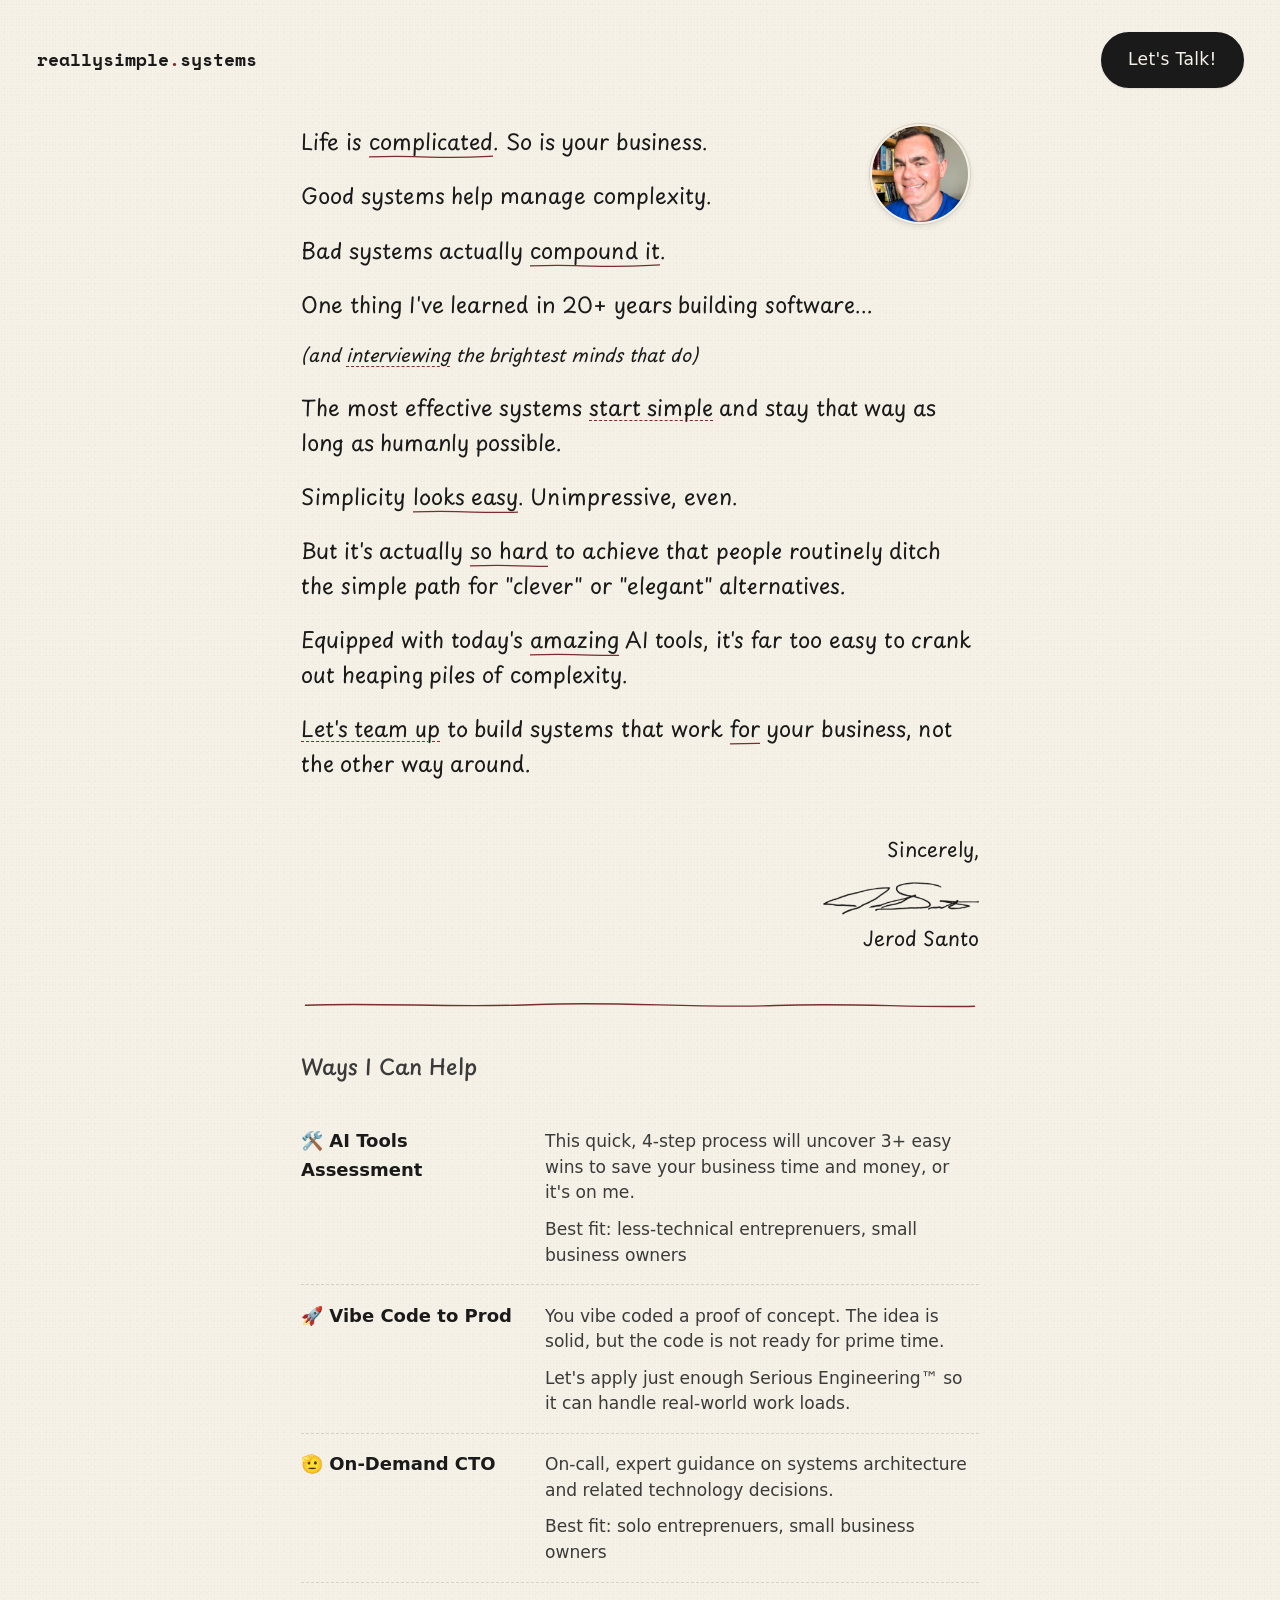
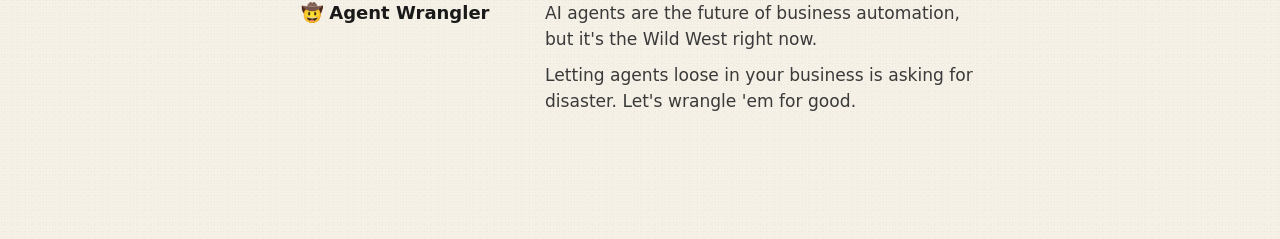
==== index.html @ f55d2e5c "Add favicon(s)" ====
<!doctype html>
<html lang="en">
  <head>
    <meta charset="utf-8" />
    <meta name="viewport" content="width=device-width, initial-scale=1" />
    <title>Jerod Santo | Really Simple Systems LLC</title>

    <link
      rel="icon"
      type="image/png"
      href="/assets/favicon-96x96.png"
      sizes="96x96"
    />
    <link rel="icon" type="image/svg+xml" href="/assets/favicon.svg" />
    <link rel="shortcut icon" href="/assets/favicon.ico" />
    <link
      rel="apple-touch-icon"
      sizes="180x180"
      href="/assets/apple-touch-icon.png"
    />
    <meta name="apple-mobile-web-app-title" content="rs.s" />
    <link rel="manifest" href="/assets/site.webmanifest" />

    <link rel="preconnect" href="https://fonts.googleapis.com" />
    <link rel="preconnect" href="https://fonts.gstatic.com" crossorigin />
    <link
      href="https://fonts.googleapis.com/css2?family=Playpen+Sans:wght@400;500;600&family=Space+Mono:wght@700&display=swap"
      rel="stylesheet"
    />
    <link rel="stylesheet" href="/assets/styles.css" />
  </head>
  <body>
    <header class="topbar">
      <h1 class="brand">
        <a href="/">reallysimple<em>.</em>systems</a>
      </h1>
      <a
        class="lets-talk"
        href="mailto:hello@reallysimple.systems?subject=Let%27s%20Talk!"
        >Let's Talk!</a
      >
    </header>

    <main class="content">
      <section class="letter">
        <a
          class="jerod-photo-link"
          title="Visit jerodsanto.net"
          href="https://jerodsanto.net"
        >
          <img class="jerod-photo" src="/assets/me.jpg" alt="Jerod" />
        </a>
        <p>Life is <u>complicated</u>. So is your business.</p>

        <p>Good systems help manage complexity.</p>

        <p>Bad systems actually <u>compound it</u>.</p>

        <p>One thing I've learned in 20+ years building software...</p>
        <p class="aside">
          (and
          <a
            title="Jerod on The Changelog"
            href="https://changelog.com/person/jerodsanto"
            >interviewing</a
          >
          the brightest minds that do)
        </p>

        <p>
          The most effective systems
          <a
            title="see also: Gall's Law"
            href="https://en.wikipedia.org/wiki/John_Gall_(author)#Gall's_law"
            >start simple</a
          >
          and stay that way as long as humanly possible.
        </p>

        <p>Simplicity <u>looks easy</u>. Unimpressive, even.</p>

        <p>
          But it's actually <u>so hard</u> to achieve that people routinely
          ditch the simple path for "clever" or "elegant" alternatives.
        </p>

        <p>
          Equipped with today's <u>amazing</u> AI tools, it's far too easy to
          crank out heaping piles of complexity.
        </p>

        <p>
          <a
            href="mailto:hello@reallysimple.systems?subject=Let%27s%20Team%20Up"
            >Let's team up</a
          >
          to build systems that work <u>for</u> your business, not the other way
          around.
        </p>
      </section>

      <section class="signoff">
        <p class="closing">Sincerely,</p>
        <span
          class="signature-mark"
          role="img"
          aria-label="Jerod Santo signature"
        ></span>
        <p class="closing">Jerod Santo</p>
      </section>

      <hr />

      <section class="services">
        <h2>Ways I Can Help</h2>
        <ul>
          <li>
            <a href="/aita">
              <span class="service-name">🛠️ AI Tools Assessment</span>
              <div class="service-desc">
                <p>
                  This quick, 4-step process will uncover 3+ easy wins to save
                  your business time and money, or it's on me.
                </p>
                <p>
                  Best fit: less-technical entreprenuers, small business owners
                </p>
              </div>
            </a>
          </li>
          <li>
            <a
              href="mailto:hello@reallysimple.systems?subject=Vibe%20Code%20to%20Prod"
            >
              <span class="service-name">🚀 Vibe Code to Prod</span>
              <div class="service-desc">
                <p>
                  You vibe coded a proof of concept. The idea is solid, but the
                  code is not ready for prime time.
                </p>
                <p>
                  Let's apply just enough Serious Engineering™️ so it can handle
                  real-world work loads.
                </p>
              </div>
            </a>
          </li>
          <li>
            <a href="mailto:hello@reallysimple.systems?subject=On-Demand%20CTO">
              <span class="service-name">🫡 On-Demand CTO</span>
              <div class="service-desc">
                <p>
                  On-call, expert guidance on systems architecture and related
                  technology decisions.
                </p>
                <p>Best fit: solo entreprenuers, small business owners</p>
              </div>
            </a>
          </li>
          <li>
            <a href="mailto:hello@reallysimple.systems?subject=Agent%Wrangler">
              <span class="service-name">🤠 Agent Wrangler</span>
              <div class="service-desc">
                <p>
                  AI agents are the future of business automation, but it's the
                  Wild West right now.
                </p>
                <p>
                  Letting agents loose in your business is asking for disaster.
                  Let's wrangle 'em for good.
                </p>
              </div>
            </a>
          </li>
        </ul>
      </section>
    </main>
  </body>
</html>
---- assets/styles.css ----
:root {
  --paper: #f6f1e7;
  --ink: #1a1a1a;
  --ink-soft: #3a3a3a;
  --rule: #d9d2c2;
  --accent: #7a2e2e;
  --noise: rgba(0, 0, 0, 0.025);
  --noise-2: rgba(0, 0, 0, 0.02);
}

@media (prefers-color-scheme: dark) {
  :root {
    --paper: #1a1814;
    --ink: #ede5d4;
    --ink-soft: #b8b0a0;
    --rule: #3d362c;
    --accent: #e08a7a;
    --noise: rgba(255, 255, 255, 0.03);
    --noise-2: rgba(255, 255, 255, 0.025);
  }
}

* {
  box-sizing: border-box;
}

html,
body {
  margin: 0;
  padding: 0;
  background: var(--paper);
  color: var(--ink);
  font-family:
    system-ui,
    -apple-system,
    BlinkMacSystemFont,
    "Segoe UI",
    Roboto,
    "Helvetica Neue",
    Arial,
    sans-serif;
  font-size: 18px;
  line-height: 1.6;
}

body {
  background-image:
    radial-gradient(var(--noise) 1px, transparent 1px),
    radial-gradient(var(--noise-2) 1px, transparent 1px);
  background-size:
    3px 3px,
    7px 7px;
  background-position:
    0 0,
    1px 1px;
  min-height: 100vh;
}

hr {
  border: 0;
  height: 14px;
  width: 100%;
  margin: 2rem auto;
  background-color: var(--accent);
  -webkit-mask-image: url("data:image/svg+xml;utf8,%3Csvg xmlns='http://www.w3.org/2000/svg' viewBox='0 0 600 14' preserveAspectRatio='none'%3E%3Cpath d='M4 6.2 C 70 3.5 140 9 210 5.5 S 350 9.5 420 6.5 S 540 9 596 7.2' stroke='black' stroke-width='1.4' stroke-linecap='round' stroke-linejoin='round' fill='none'/%3E%3C/svg%3E");
  mask-image: url("data:image/svg+xml;utf8,%3Csvg xmlns='http://www.w3.org/2000/svg' viewBox='0 0 600 14' preserveAspectRatio='none'%3E%3Cpath d='M4 6.2 C 70 3.5 140 9 210 5.5 S 350 9.5 420 6.5 S 540 9 596 7.2' stroke='black' stroke-width='1.4' stroke-linecap='round' stroke-linejoin='round' fill='none'/%3E%3C/svg%3E");
  -webkit-mask-repeat: no-repeat;
  mask-repeat: no-repeat;
  -webkit-mask-position: center;
  mask-position: center;
  -webkit-mask-size: 100% 100%;
  mask-size: 100% 100%;
}

.topbar {
  padding: 1.75rem 2rem 0;
  display: flex;
  align-items: center;
  justify-content: space-between;
  gap: 1rem;
}

.lets-talk {
  display: inline-block;
  padding: 0.7rem 1.4rem;
  background: var(--ink);
  color: var(--paper);
  text-decoration: none;
  font-weight: 500;
  font-size: 0.95rem;
  letter-spacing: 0.02em;
  border-radius: 999px;
  border: 2px solid var(--ink);
  transition:
    background 120ms ease,
    color 120ms ease,
    transform 120ms ease;
  box-shadow: 0 1px 2px rgba(0, 0, 0, 0.08);
}

.lets-talk:hover {
  color: var(--ink);
  background: transparent;
  transform: translateY(-1px);
}

.content {
  max-width: 750px;
  margin: 0 auto;
  padding: 2rem 2rem 6rem;
}

.brand {
  margin: 0;
  padding: 0.7rem 0;
  border: 1px solid transparent;
  font-family: "Space Mono", ui-monospace, SFMono-Regular, Menlo, monospace;
  font-weight: 700;
  font-size: 1rem;
  text-transform: lowercase;
  color: var(--ink);
}

.brand em {
  font-style: inherit;
  color: var(--accent);
}

.brand a {
  color: inherit;
  text-decoration: none;
}

.letter {
  font-family: "Playpen Sans", cursive;
  font-size: 1.2rem;
  line-height: 1.6;
  color: var(--ink);
}

.jerod-photo-link {
  float: right;
  margin-left: 1.25rem;
  margin-right: 0.5rem;
  margin-bottom: 0.25rem;
}

.jerod-photo {
  width: 100px;
  height: 100px;
  border-radius: 50%;
  shape-outside: circle(50%);
  object-fit: cover;
  border: 2px solid var(--paper);
  box-shadow:
    0 0 0 1px var(--rule),
    0 2px 6px rgba(0, 0, 0, 0.1);
  background: #ddd;
}

.jerod-photo-link:hover .jerod-photo {
  border-color: var(--accent);
}

.letter p {
  margin: 0 0 1.1rem;
}

.letter .aside {
  font-size: smaller;
  font-style: italic;
}

.letter a {
  color: inherit;
  text-decoration: underline dashed;
  text-underline-offset: 4px;
  text-decoration-thickness: 1px;
  text-decoration-color: var(--accent);
}

.letter a:hover {
  text-decoration-color: var(--ink);
  text-decoration-thickness: 2px;
}

.letter u {
  text-decoration: none;
  position: relative;
  padding-bottom: 3px;
}

.letter u::after {
  content: "";
  position: absolute;
  left: 0;
  right: 0;
  bottom: 0;
  height: 7px;
  background-color: var(--accent);
  -webkit-mask-image: url("data:image/svg+xml;utf8,%3Csvg xmlns='http://www.w3.org/2000/svg' viewBox='0 0 240 8' preserveAspectRatio='none'%3E%3Cpath d='M0 4.4 Q 30 3.4 60 4.6 T 120 3.9 T 180 4.5 T 240 4.4' stroke='black' stroke-width='1.4' stroke-linecap='round' stroke-linejoin='round' fill='none'/%3E%3C/svg%3E");
  mask-image: url("data:image/svg+xml;utf8,%3Csvg xmlns='http://www.w3.org/2000/svg' viewBox='0 0 240 8' preserveAspectRatio='none'%3E%3Cpath d='M0 4.4 Q 30 3.4 60 4.6 T 120 3.9 T 180 4.5 T 240 4.4' stroke='black' stroke-width='1.4' stroke-linecap='round' stroke-linejoin='round' fill='none'/%3E%3C/svg%3E");
  -webkit-mask-repeat: repeat-x;
  mask-repeat: repeat-x;
  -webkit-mask-size: 240px 7px;
  mask-size: 240px 7px;
  pointer-events: none;
}

.signoff {
  margin-top: 3rem;
  margin-bottom: 2rem;
  display: flex;
  flex-direction: column;
  align-items: flex-end;
  text-align: right;
}

.signoff .closing {
  font-family: "Playpen Sans", cursive;
  font-size: 1.1rem;
  margin: 0 0 0.5rem;
  color: var(--ink);
}

.signature {
  display: flex;
  align-items: center;
  gap: 1rem;
}

.signature-mark {
  display: block;
  width: 156px;
  max-width: 100%;
  aspect-ratio: 256 / 64;
  margin: 0.25rem 0;
  background-color: var(--ink);
  -webkit-mask-image: url("/assets/signature.png");
  mask-image: url("/assets/signature.png");
  -webkit-mask-repeat: no-repeat;
  mask-repeat: no-repeat;
  -webkit-mask-size: contain;
  mask-size: contain;
  -webkit-mask-position: right center;
  mask-position: right center;
}

.services {
  margin-top: 2rem;
}

.services h2 {
  font-family: "Playpen Sans", cursive;
  font-weight: 500;
  font-size: 1.2rem;
  margin: 0 0 1.5rem;
  color: var(--ink-soft);
}

.services ul {
  list-style: none;
  padding: 0;
  margin: 0;
}

.services li {
  padding: 0.9rem 0;
  border-bottom: 1px dashed var(--rule);
}

.services li:last-child {
  border-bottom: none;
}

.services li a {
  display: grid;
  grid-template-columns: minmax(160px, 1fr) 2fr;
  gap: 1.5rem;
  align-items: baseline;
  color: inherit;
  text-decoration: none;
}

.services .service-name {
  font-weight: 600;
  font-size: 1rem;
  color: var(--ink);
  border-bottom: 1px solid transparent;
  transition: border-color 120ms ease;
  justify-self: start;
}

.services li a:hover .service-name {
  border-bottom-color: var(--accent);
}

.services .service-desc {
  font-size: 0.95rem;
  color: var(--ink-soft);
  line-height: 1.5;
}

.services .service-desc p {
  margin: 0;
}

.services .service-desc p + p {
  margin-top: 0.6rem;
}

@media (max-width: 600px) {
  .topbar {
    padding: 2rem 1.25rem 0;
  }
  .content {
    padding: 2.5rem 1.25rem 4rem;
  }
  .lets-talk {
    padding: 0.55rem 1.1rem;
    font-size: 0.75rem;
  }
  .brand {
    padding: 0.55rem 0;
    font-size: 0.875rem;
  }
  .letter {
    font-size: 1rem;
  }
  .jerod-photo {
    width: 64px;
    height: 64px;
  }
  .letter p {
    margin: 0 0 1rem;
  }

  .services li a {
    grid-template-columns: 1fr;
    gap: 0.25rem;
  }
}
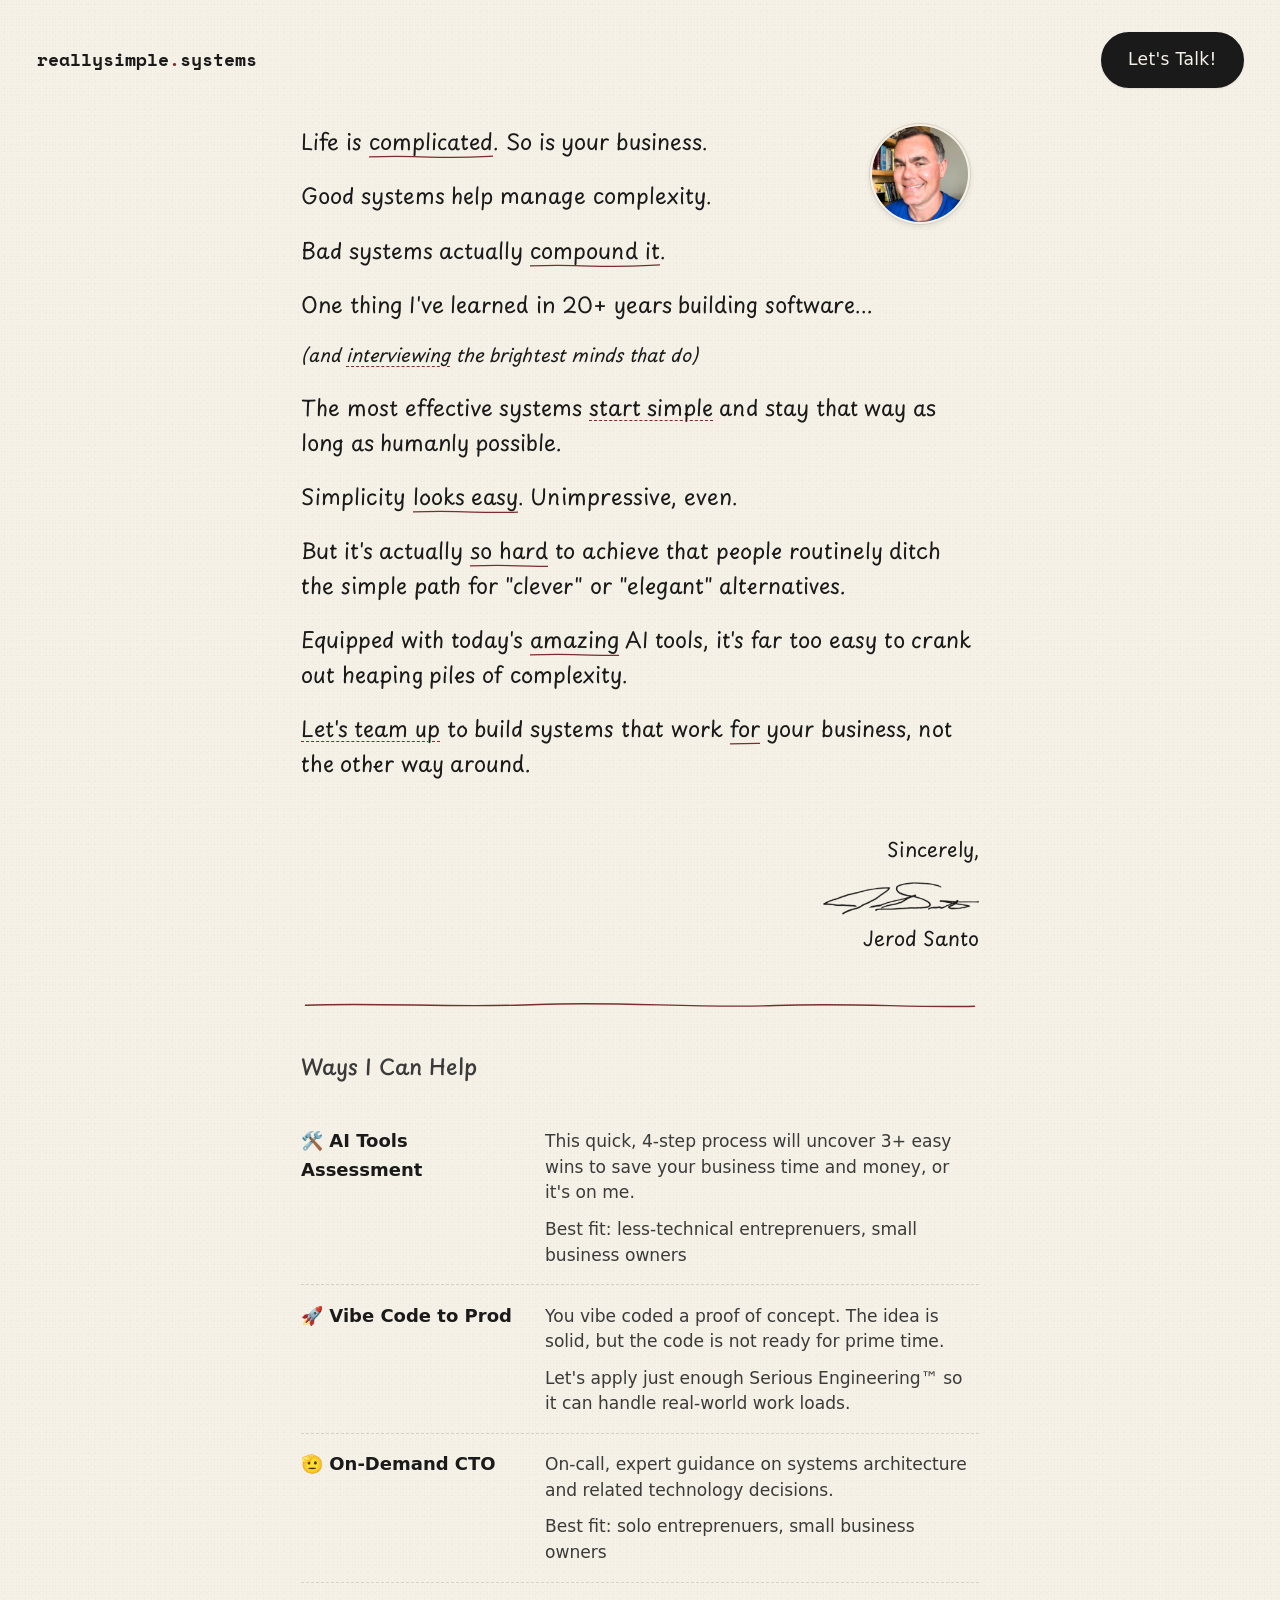
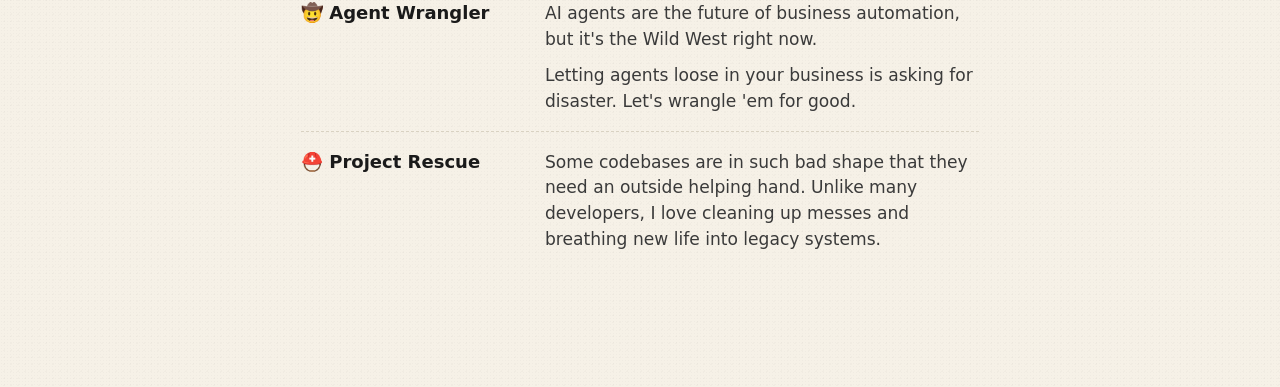
==== commit 2aa1bbee: "Add 'Project Rescue' service" ====
--- a/index.html
+++ b/index.html
@@ -172,6 +172,19 @@
               </div>
             </a>
           </li>
+          <li>
+            <a href="mailto:hello@reallysimple.systems?subject=Project%Rescue">
+              <span class="service-name">⛑️ Project Rescue</span>
+              <div class="service-desc">
+                <p>
+                  Some codebases are in such bad shape that they need an outside
+                  helping hand. Unlike many developers, I love cleaning up
+                  messes and breathing new life into legacy systems.
+                </p>
+                <p></p>
+              </div>
+            </a>
+          </li>
         </ul>
       </section>
     </main>
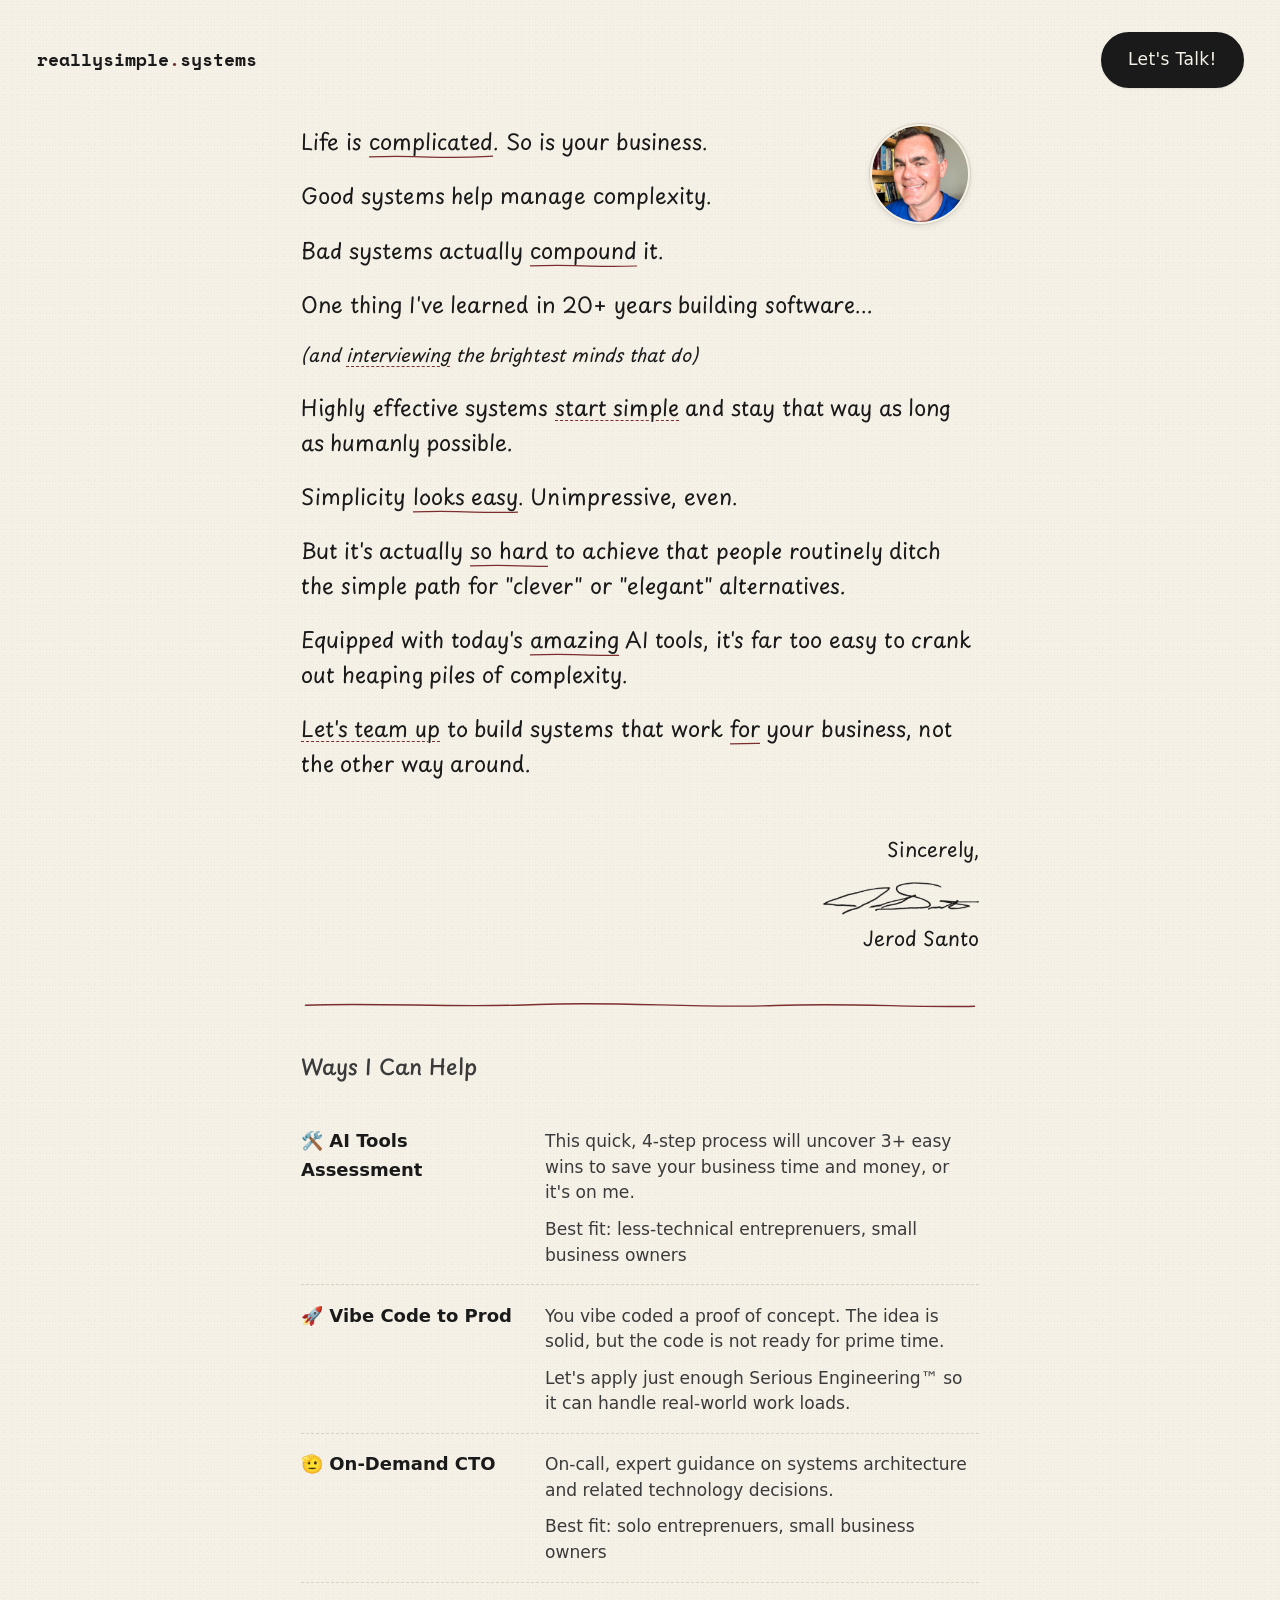
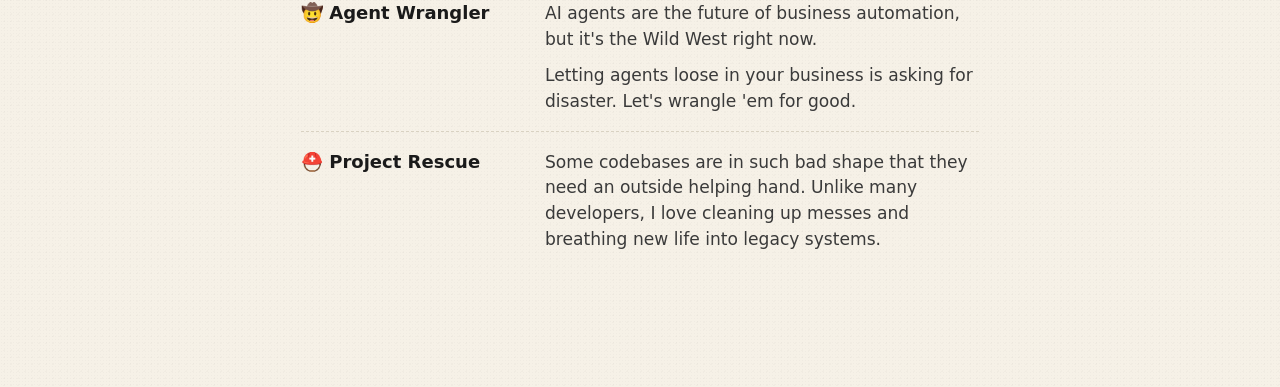
==== commit c6288d48: "Copy tweaks" ====
--- a/index.html
+++ b/index.html
@@ -54,7 +54,7 @@
 
         <p>Good systems help manage complexity.</p>
 
-        <p>Bad systems actually <u>compound it</u>.</p>
+        <p>Bad systems actually <u>compound</u> it.</p>
 
         <p>One thing I've learned in 20+ years building software...</p>
         <p class="aside">
@@ -68,7 +68,7 @@
         </p>
 
         <p>
-          The most effective systems
+          Highly effective systems
           <a
             title="see also: Gall's Law"
             href="https://en.wikipedia.org/wiki/John_Gall_(author)#Gall's_law"
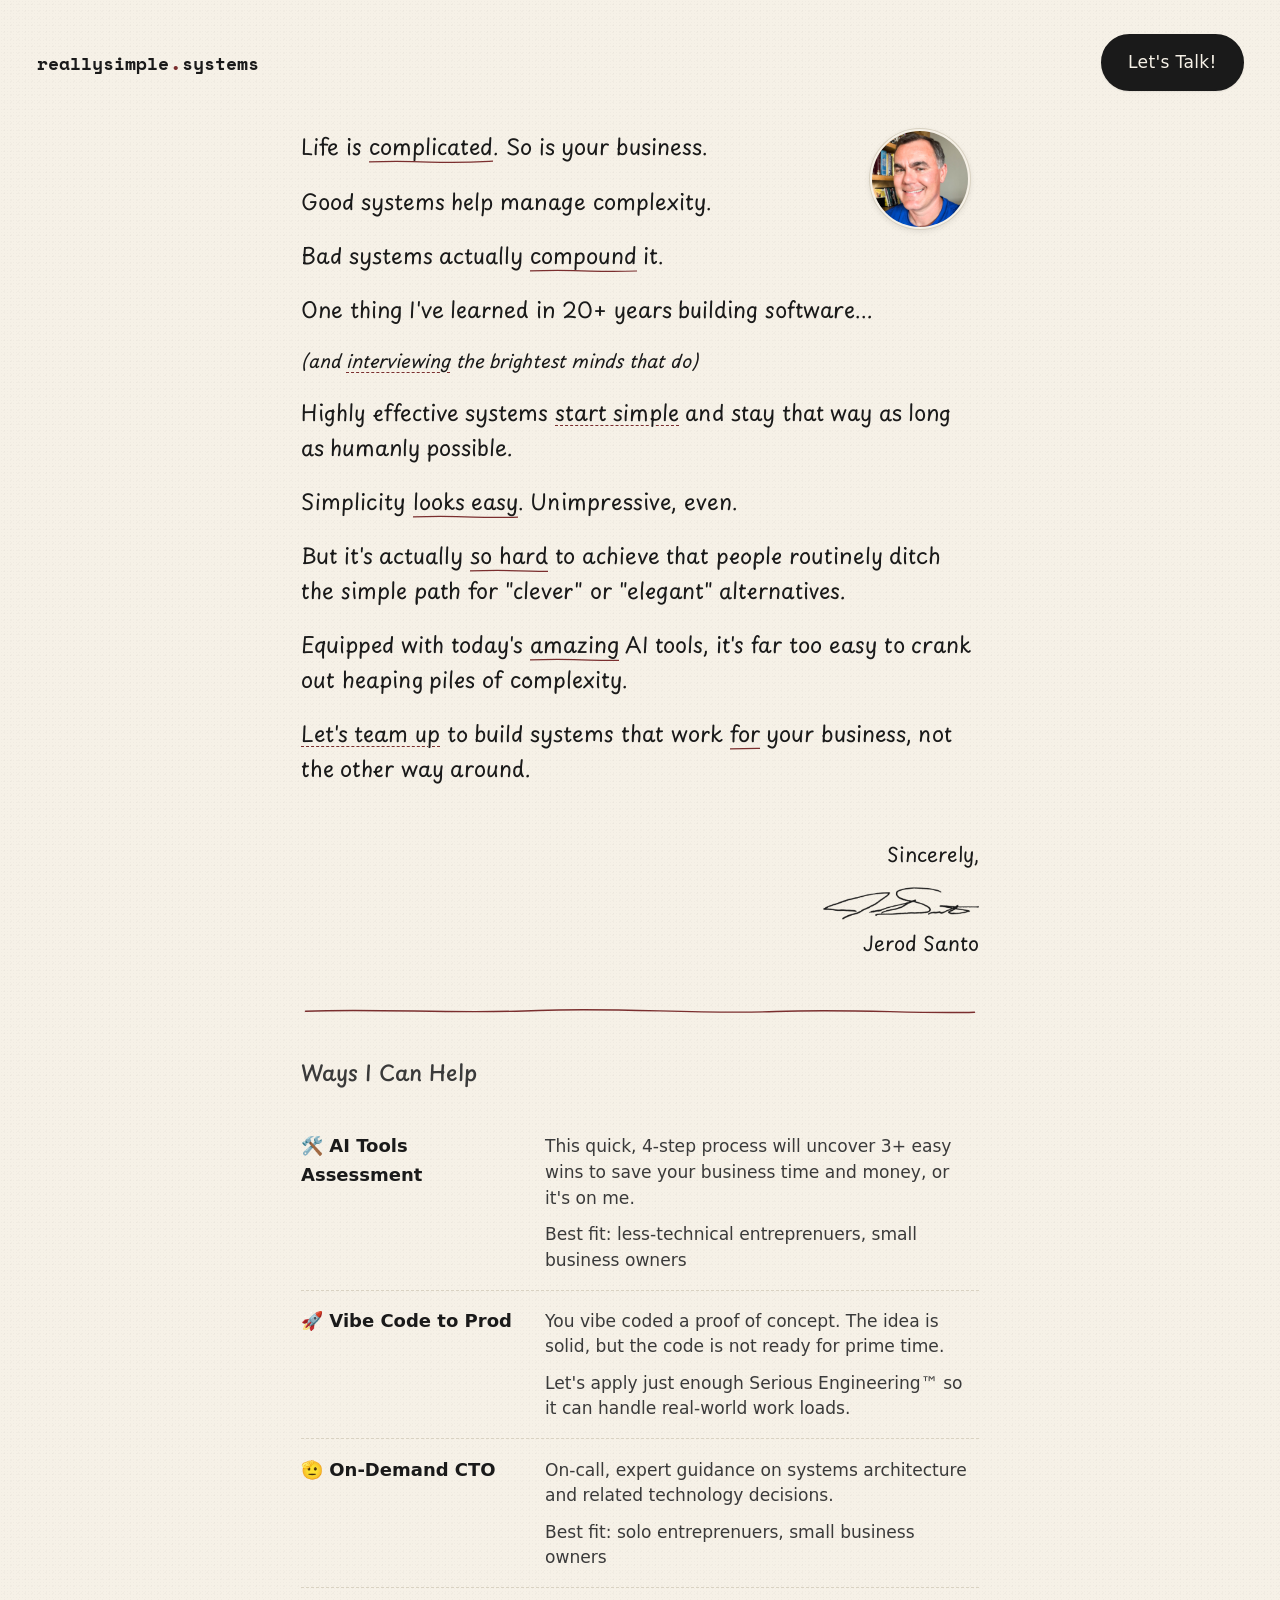
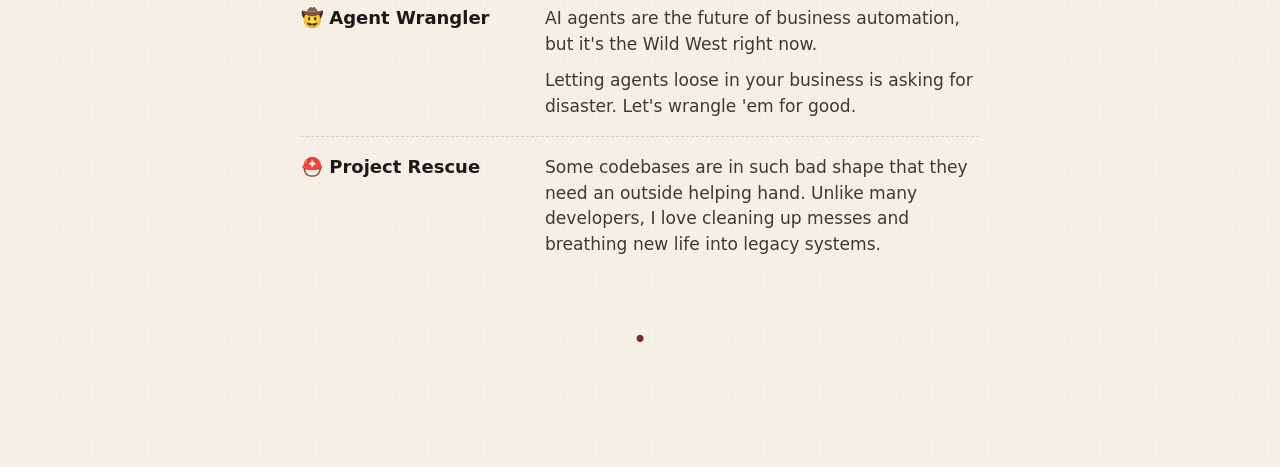
==== commit 79f11056: "Simple footer" ====
--- a/index.html
+++ b/index.html
@@ -30,7 +30,7 @@
     <link rel="stylesheet" href="/assets/styles.css" />
   </head>
   <body>
-    <header class="topbar">
+    <header>
       <h1 class="brand">
         <a href="/">reallysimple<em>.</em>systems</a>
       </h1>
@@ -188,5 +188,7 @@
         </ul>
       </section>
     </main>
+
+    <footer><span class="period">&bull;</span></footer>
   </body>
 </html>
--- a/assets/styles.css
+++ b/assets/styles.css
@@ -72,7 +72,7 @@
   mask-size: 100% 100%;
 }
 
-.topbar {
+header {
   padding: 1.75rem 2rem 0;
   display: flex;
   align-items: center;
@@ -107,7 +107,7 @@
 .content {
   max-width: 750px;
   margin: 0 auto;
-  padding: 2rem 2rem 6rem;
+  padding: 2rem;
 }
 
 .brand {
@@ -123,6 +123,7 @@
 
 .brand em {
   font-style: inherit;
+  font-size: larger;
   color: var(--accent);
 }
 
@@ -309,12 +310,22 @@
   margin-top: 0.6rem;
 }
 
+footer {
+  text-align: center;
+  padding-bottom: 6rem;
+}
+
+.period {
+  font-size: x-large;
+  color: var(--accent);
+}
+
 @media (max-width: 600px) {
-  .topbar {
+  header {
     padding: 2rem 1.25rem 0;
   }
   .content {
-    padding: 2.5rem 1.25rem 4rem;
+    padding: 2.5rem 1.25rem 2rem;
   }
   .lets-talk {
     padding: 0.55rem 1.1rem;
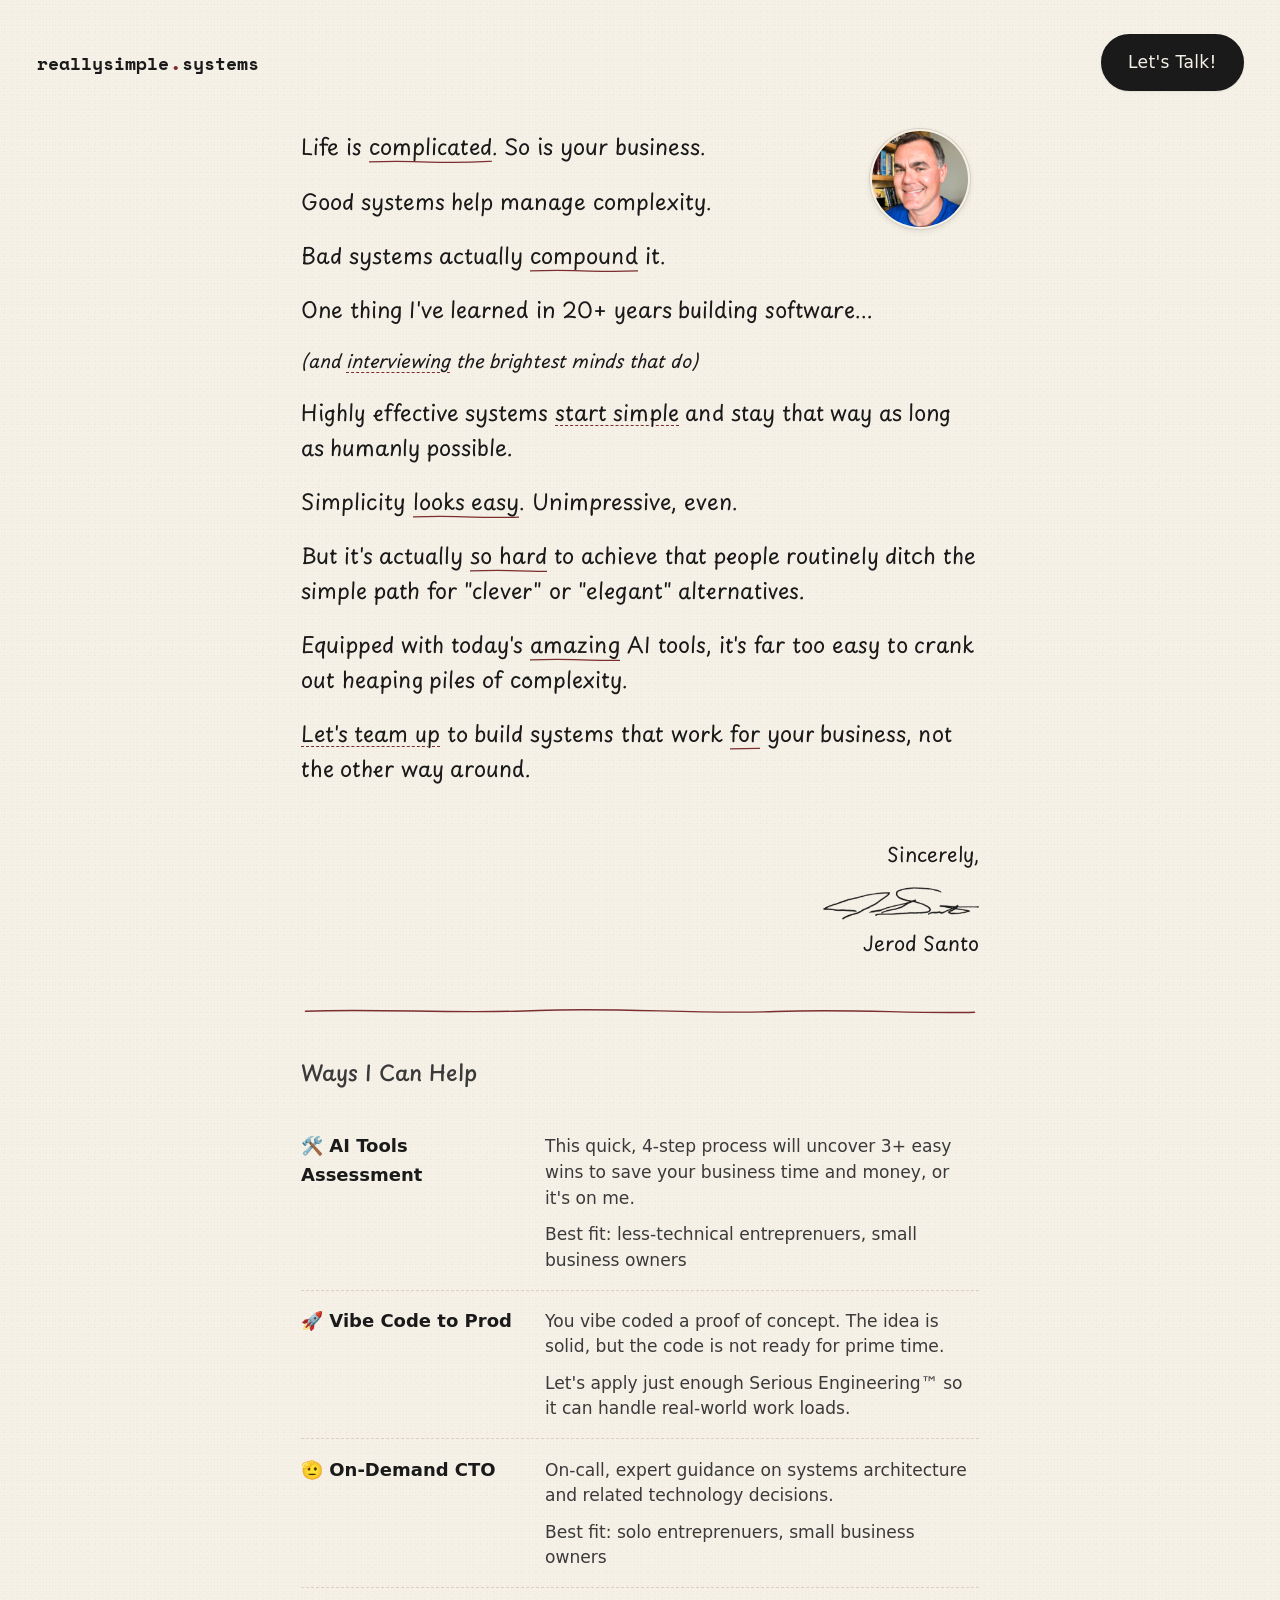
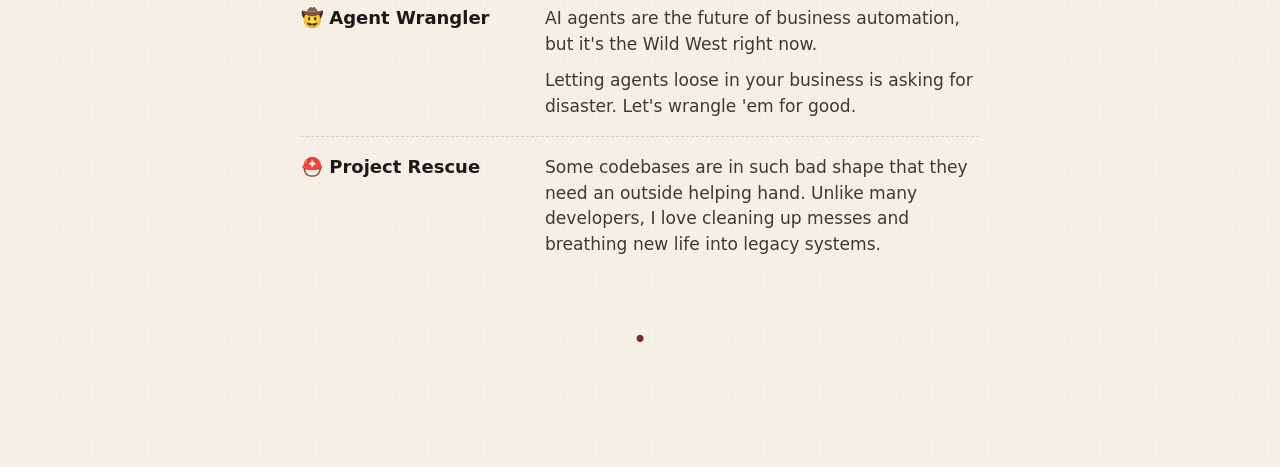
==== commit 2c1193fb: "First steps toward AITA" ====
--- a/index.html
+++ b/index.html
@@ -3,7 +3,7 @@
   <head>
     <meta charset="utf-8" />
     <meta name="viewport" content="width=device-width, initial-scale=1" />
-    <title>Jerod Santo | Really Simple Systems LLC</title>
+    <title>Really Simple Systems |> Jerod Santo</title>
 
     <link
       rel="icon"
--- a/assets/styles.css
+++ b/assets/styles.css
@@ -187,25 +187,19 @@
 
 .letter u {
   text-decoration: none;
-  position: relative;
   padding-bottom: 3px;
-}
-
-.letter u::after {
-  content: "";
-  position: absolute;
-  left: 0;
-  right: 0;
-  bottom: 0;
-  height: 7px;
-  background-color: var(--accent);
-  -webkit-mask-image: url("data:image/svg+xml;utf8,%3Csvg xmlns='http://www.w3.org/2000/svg' viewBox='0 0 240 8' preserveAspectRatio='none'%3E%3Cpath d='M0 4.4 Q 30 3.4 60 4.6 T 120 3.9 T 180 4.5 T 240 4.4' stroke='black' stroke-width='1.4' stroke-linecap='round' stroke-linejoin='round' fill='none'/%3E%3C/svg%3E");
-  mask-image: url("data:image/svg+xml;utf8,%3Csvg xmlns='http://www.w3.org/2000/svg' viewBox='0 0 240 8' preserveAspectRatio='none'%3E%3Cpath d='M0 4.4 Q 30 3.4 60 4.6 T 120 3.9 T 180 4.5 T 240 4.4' stroke='black' stroke-width='1.4' stroke-linecap='round' stroke-linejoin='round' fill='none'/%3E%3C/svg%3E");
-  -webkit-mask-repeat: repeat-x;
-  mask-repeat: repeat-x;
-  -webkit-mask-size: 240px 7px;
-  mask-size: 240px 7px;
-  pointer-events: none;
+  background-image: url("data:image/svg+xml;utf8,%3Csvg xmlns='http://www.w3.org/2000/svg' viewBox='0 0 240 8' preserveAspectRatio='none'%3E%3Cpath d='M0 4.4 Q 30 3.4 60 4.6 T 120 3.9 T 180 4.5 T 240 4.4' stroke='%237a2e2e' stroke-width='1.4' stroke-linecap='round' stroke-linejoin='round' fill='none'/%3E%3C/svg%3E");
+  background-repeat: repeat-x;
+  background-position: 0 100%;
+  background-size: 240px 7px;
+  -webkit-box-decoration-break: clone;
+  box-decoration-break: clone;
+}
+
+@media (prefers-color-scheme: dark) {
+  .letter u {
+    background-image: url("data:image/svg+xml;utf8,%3Csvg xmlns='http://www.w3.org/2000/svg' viewBox='0 0 240 8' preserveAspectRatio='none'%3E%3Cpath d='M0 4.4 Q 30 3.4 60 4.6 T 120 3.9 T 180 4.5 T 240 4.4' stroke='%23e08a7a' stroke-width='1.4' stroke-linecap='round' stroke-linejoin='round' fill='none'/%3E%3C/svg%3E");
+  }
 }
 
 .signoff {
@@ -310,6 +304,242 @@
   margin-top: 0.6rem;
 }
 
+.offer {
+  margin-top: 1rem;
+}
+
+.offer h2,
+.phases h2,
+.fit h2 {
+  font-family: "Playpen Sans", cursive;
+  font-weight: 600;
+  font-size: 1.5rem;
+  margin: 0 0 0.5rem;
+  color: var(--ink);
+}
+
+.offer .tagline {
+  font-family: "Playpen Sans", cursive;
+  font-size: 1.1rem;
+  color: var(--ink-soft);
+  margin: 0 0 1.5rem;
+}
+
+.offer-list {
+  list-style: none;
+  padding: 0;
+  margin: 0 0 1.75rem;
+}
+
+.offer-list li {
+  position: relative;
+  padding: 0.5rem 0 0.5rem 2rem;
+  font-size: 1rem;
+  color: var(--ink);
+  border-bottom: 1px dashed var(--rule);
+}
+
+.offer-list li:last-child {
+  border-bottom: none;
+}
+
+.offer-list li::before {
+  content: "✓";
+  position: absolute;
+  left: 0;
+  top: 0.5rem;
+  color: var(--accent);
+  font-weight: 700;
+}
+
+.price-line {
+  display: flex;
+  flex-wrap: wrap;
+  align-items: baseline;
+  gap: 0.5rem 1rem;
+  margin: 0 0 1.5rem;
+  font-family: "Playpen Sans", cursive;
+  font-size: 1.1rem;
+}
+
+.price-line .price {
+  font-family: "Space Mono", ui-monospace, SFMono-Regular, Menlo, monospace;
+  font-size: 1.6rem;
+  font-weight: 700;
+  color: var(--accent);
+}
+
+.guarantee {
+  margin: 1.5rem 0;
+  padding: 1.1rem 1.25rem;
+  border: 2px dashed var(--accent);
+  border-radius: 12px;
+  background: rgba(122, 46, 46, 0.04);
+}
+
+@media (prefers-color-scheme: dark) {
+  .guarantee {
+    background: rgba(224, 138, 122, 0.06);
+  }
+}
+
+.guarantee p {
+  margin: 0;
+  font-size: 1rem;
+  color: var(--ink);
+}
+
+.guarantee p + p {
+  margin-top: 0.5rem;
+  color: var(--ink-soft);
+  font-size: 0.95rem;
+}
+
+.guarantee strong {
+  color: var(--accent);
+}
+
+.phases {
+  margin-top: 2rem;
+}
+
+.phase {
+  display: grid;
+  grid-template-columns: 64px 1fr;
+  gap: 1.25rem;
+  align-items: start;
+  padding: 1.25rem 0;
+  border-bottom: 1px dashed var(--rule);
+}
+
+.phase:last-child {
+  border-bottom: none;
+}
+
+.phase-number {
+  font-family: "Space Mono", ui-monospace, SFMono-Regular, Menlo, monospace;
+  font-size: 2.5rem;
+  font-weight: 700;
+  color: var(--accent);
+  line-height: 1;
+  text-align: center;
+}
+
+.phase-content h3 {
+  margin: 0 0 0.4rem;
+  font-family: "Playpen Sans", cursive;
+  font-weight: 600;
+  font-size: 1.15rem;
+  color: var(--ink);
+}
+
+.phase-content h3 .duration {
+  font-family: "Space Mono", ui-monospace, SFMono-Regular, Menlo, monospace;
+  font-size: 0.8rem;
+  font-weight: 400;
+  color: var(--ink-soft);
+  margin-left: 0.5rem;
+}
+
+.phase-content p {
+  margin: 0;
+  font-size: 1rem;
+  line-height: 1.55;
+  color: var(--ink-soft);
+}
+
+.phase-content p + p {
+  margin-top: 0.5rem;
+}
+
+.fit {
+  margin-top: 2rem;
+}
+
+.fit-grid {
+  display: grid;
+  grid-template-columns: 1fr 1fr;
+  gap: 1.5rem;
+  margin-top: 1rem;
+}
+
+.fit-grid h3 {
+  margin: 0 0 0.6rem;
+  font-family: "Playpen Sans", cursive;
+  font-weight: 600;
+  font-size: 1rem;
+  color: var(--ink);
+}
+
+.fit-grid ul {
+  list-style: none;
+  padding: 0;
+  margin: 0;
+  font-size: 0.95rem;
+  color: var(--ink-soft);
+  line-height: 1.5;
+}
+
+.fit-grid li {
+  padding: 0.3rem 0 0.3rem 1.3rem;
+  position: relative;
+}
+
+.fit-grid .yes li::before {
+  content: "✓";
+  position: absolute;
+  left: 0;
+  color: var(--accent);
+  font-weight: 700;
+}
+
+.fit-grid .no li::before {
+  content: "✗";
+  position: absolute;
+  left: 0;
+  color: var(--ink-soft);
+  font-weight: 700;
+}
+
+.cta-block {
+  text-align: center;
+  margin: 2.5rem 0 1.5rem;
+}
+
+.cta-button {
+  display: inline-block;
+  padding: 1.1rem 2.2rem;
+  background: var(--accent);
+  color: var(--paper);
+  text-decoration: none;
+  font-weight: 600;
+  font-size: 1.05rem;
+  letter-spacing: 0.01em;
+  border-radius: 999px;
+  border: 2px solid var(--accent);
+  transition:
+    background 120ms ease,
+    color 120ms ease,
+    transform 120ms ease,
+    box-shadow 120ms ease;
+  box-shadow: 0 2px 8px rgba(122, 46, 46, 0.2);
+  cursor: pointer;
+}
+
+.cta-button:hover {
+  background: transparent;
+  color: var(--accent);
+  transform: translateY(-1px);
+  box-shadow: 0 4px 12px rgba(122, 46, 46, 0.25);
+}
+
+.cta-note {
+  margin: 0.9rem 0 0;
+  font-size: 0.9rem;
+  color: var(--ink-soft);
+  font-style: italic;
+}
+
 footer {
   text-align: center;
   padding-bottom: 6rem;
@@ -350,4 +580,29 @@
     grid-template-columns: 1fr;
     gap: 0.25rem;
   }
-}
+
+  .offer h2,
+  .phases h2,
+  .fit h2 {
+    font-size: 1.3rem;
+  }
+
+  .phase {
+    grid-template-columns: 44px 1fr;
+    gap: 1rem;
+  }
+
+  .phase-number {
+    font-size: 1.8rem;
+  }
+
+  .fit-grid {
+    grid-template-columns: 1fr;
+    gap: 1.25rem;
+  }
+
+  .cta-button {
+    padding: 0.95rem 1.5rem;
+    font-size: 0.95rem;
+  }
+}
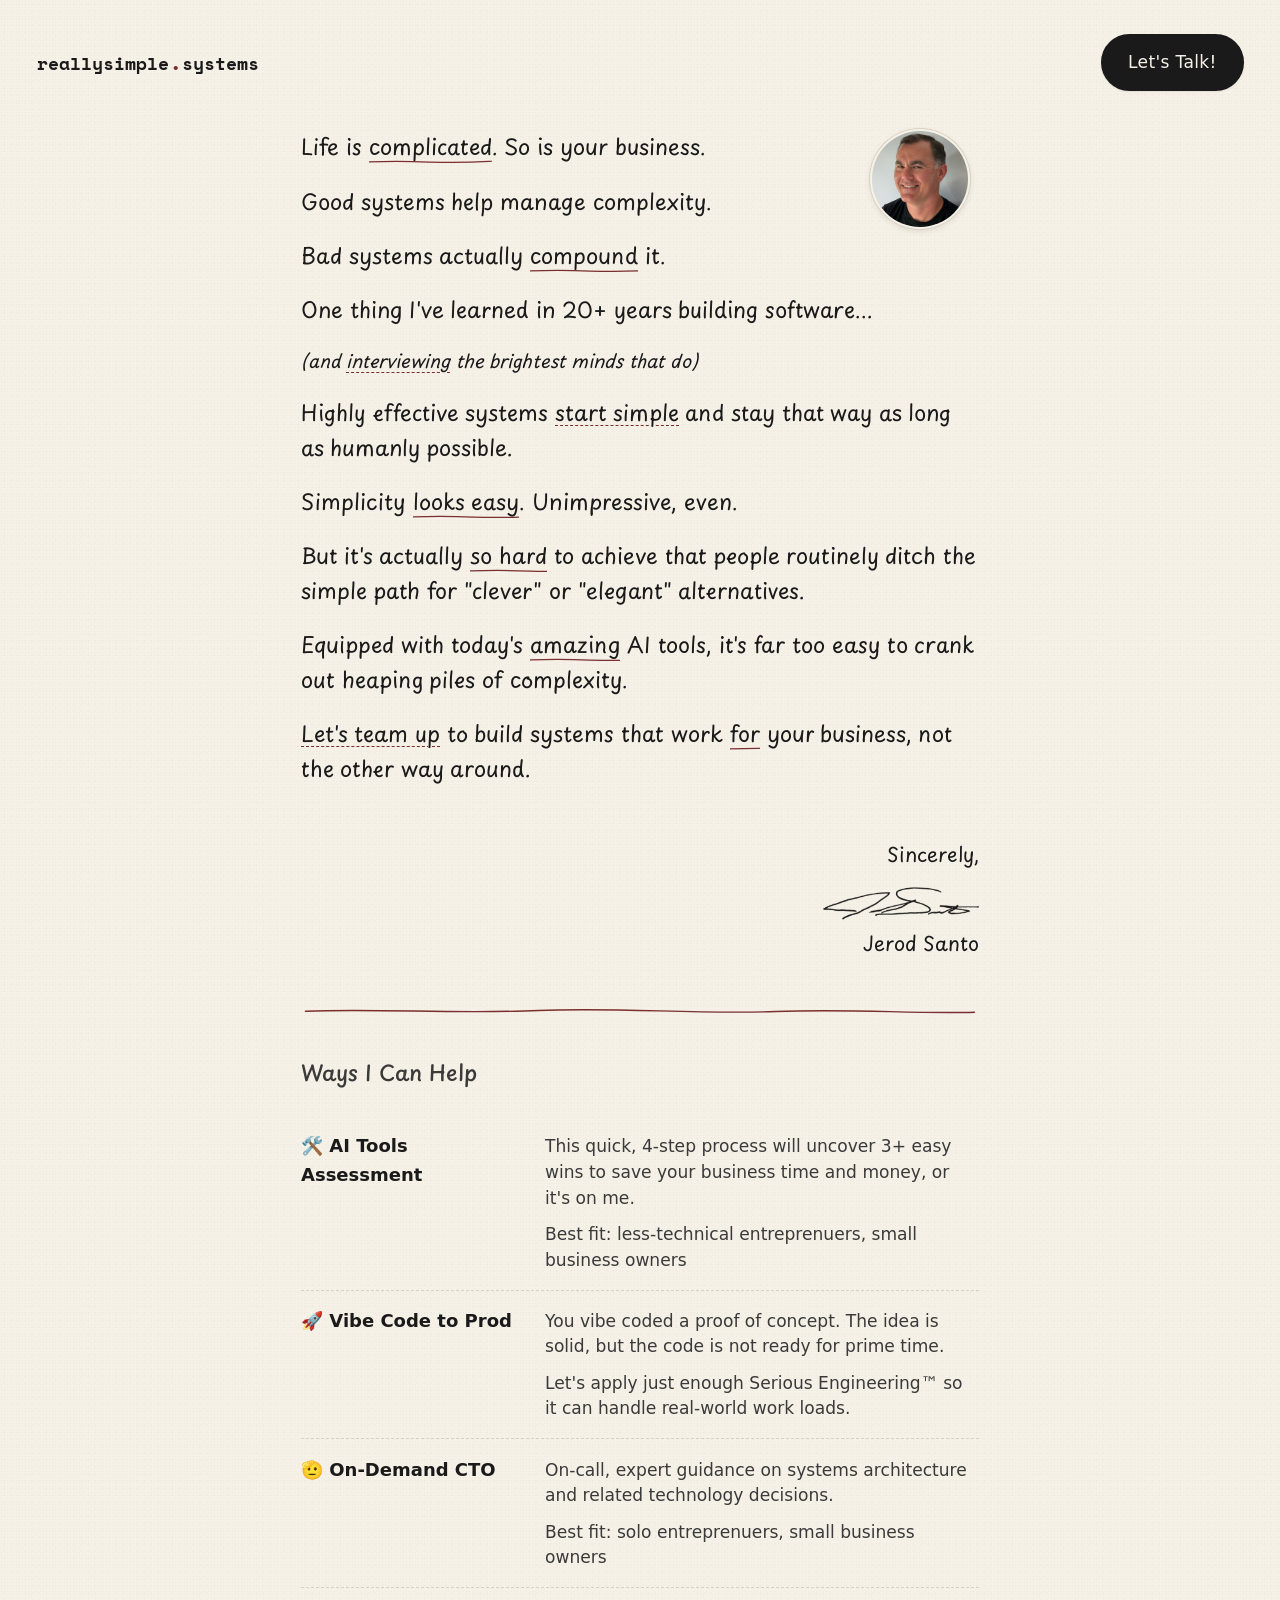
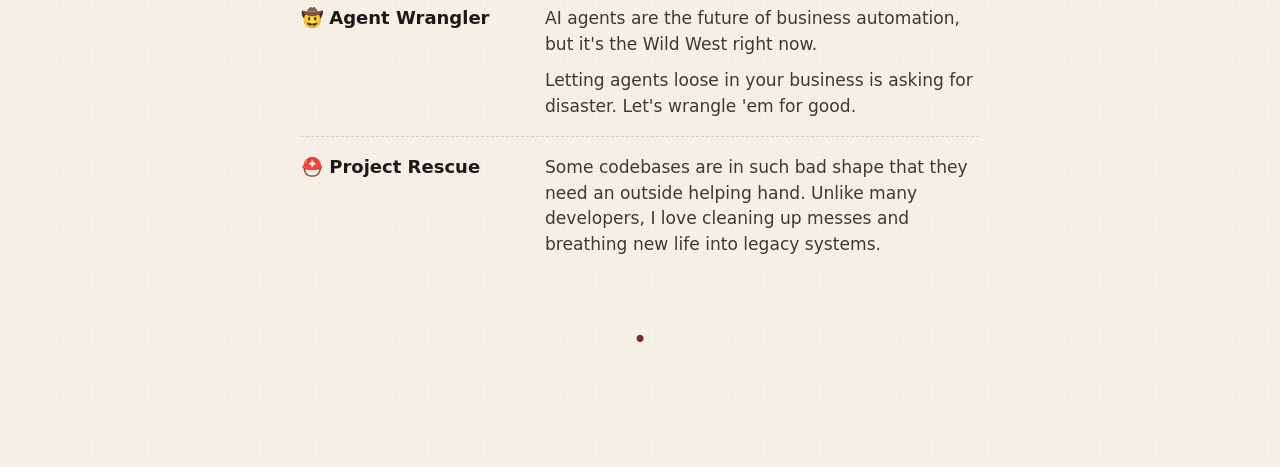
==== commit f4ceaa23: "Tweakage" ====
--- a/index.html
+++ b/index.html
@@ -3,7 +3,7 @@
   <head>
     <meta charset="utf-8" />
     <meta name="viewport" content="width=device-width, initial-scale=1" />
-    <title>Really Simple Systems |> Jerod Santo</title>
+    <title>Really Simple Systems | Jerod Santo</title>
 
     <link
       rel="icon"
--- a/assets/styles.css
+++ b/assets/styles.css
@@ -78,6 +78,23 @@
   align-items: center;
   justify-content: space-between;
   gap: 1rem;
+}
+
+u {
+  text-decoration: none;
+  padding-bottom: 3px;
+  background-image: url("data:image/svg+xml;utf8,%3Csvg xmlns='http://www.w3.org/2000/svg' viewBox='0 0 240 8' preserveAspectRatio='none'%3E%3Cpath d='M0 4.4 Q 30 3.4 60 4.6 T 120 3.9 T 180 4.5 T 240 4.4' stroke='%237a2e2e' stroke-width='1.4' stroke-linecap='round' stroke-linejoin='round' fill='none'/%3E%3C/svg%3E");
+  background-repeat: repeat-x;
+  background-position: 0 100%;
+  background-size: 240px 7px;
+  -webkit-box-decoration-break: clone;
+  box-decoration-break: clone;
+}
+
+@media (prefers-color-scheme: dark) {
+  u {
+    background-image: url("data:image/svg+xml;utf8,%3Csvg xmlns='http://www.w3.org/2000/svg' viewBox='0 0 240 8' preserveAspectRatio='none'%3E%3Cpath d='M0 4.4 Q 30 3.4 60 4.6 T 120 3.9 T 180 4.5 T 240 4.4' stroke='%23e08a7a' stroke-width='1.4' stroke-linecap='round' stroke-linejoin='round' fill='none'/%3E%3C/svg%3E");
+  }
 }
 
 .lets-talk {
@@ -183,23 +200,6 @@
 .letter a:hover {
   text-decoration-color: var(--ink);
   text-decoration-thickness: 2px;
-}
-
-.letter u {
-  text-decoration: none;
-  padding-bottom: 3px;
-  background-image: url("data:image/svg+xml;utf8,%3Csvg xmlns='http://www.w3.org/2000/svg' viewBox='0 0 240 8' preserveAspectRatio='none'%3E%3Cpath d='M0 4.4 Q 30 3.4 60 4.6 T 120 3.9 T 180 4.5 T 240 4.4' stroke='%237a2e2e' stroke-width='1.4' stroke-linecap='round' stroke-linejoin='round' fill='none'/%3E%3C/svg%3E");
-  background-repeat: repeat-x;
-  background-position: 0 100%;
-  background-size: 240px 7px;
-  -webkit-box-decoration-break: clone;
-  box-decoration-break: clone;
-}
-
-@media (prefers-color-scheme: dark) {
-  .letter u {
-    background-image: url("data:image/svg+xml;utf8,%3Csvg xmlns='http://www.w3.org/2000/svg' viewBox='0 0 240 8' preserveAspectRatio='none'%3E%3Cpath d='M0 4.4 Q 30 3.4 60 4.6 T 120 3.9 T 180 4.5 T 240 4.4' stroke='%23e08a7a' stroke-width='1.4' stroke-linecap='round' stroke-linejoin='round' fill='none'/%3E%3C/svg%3E");
-  }
 }
 
 .signoff {
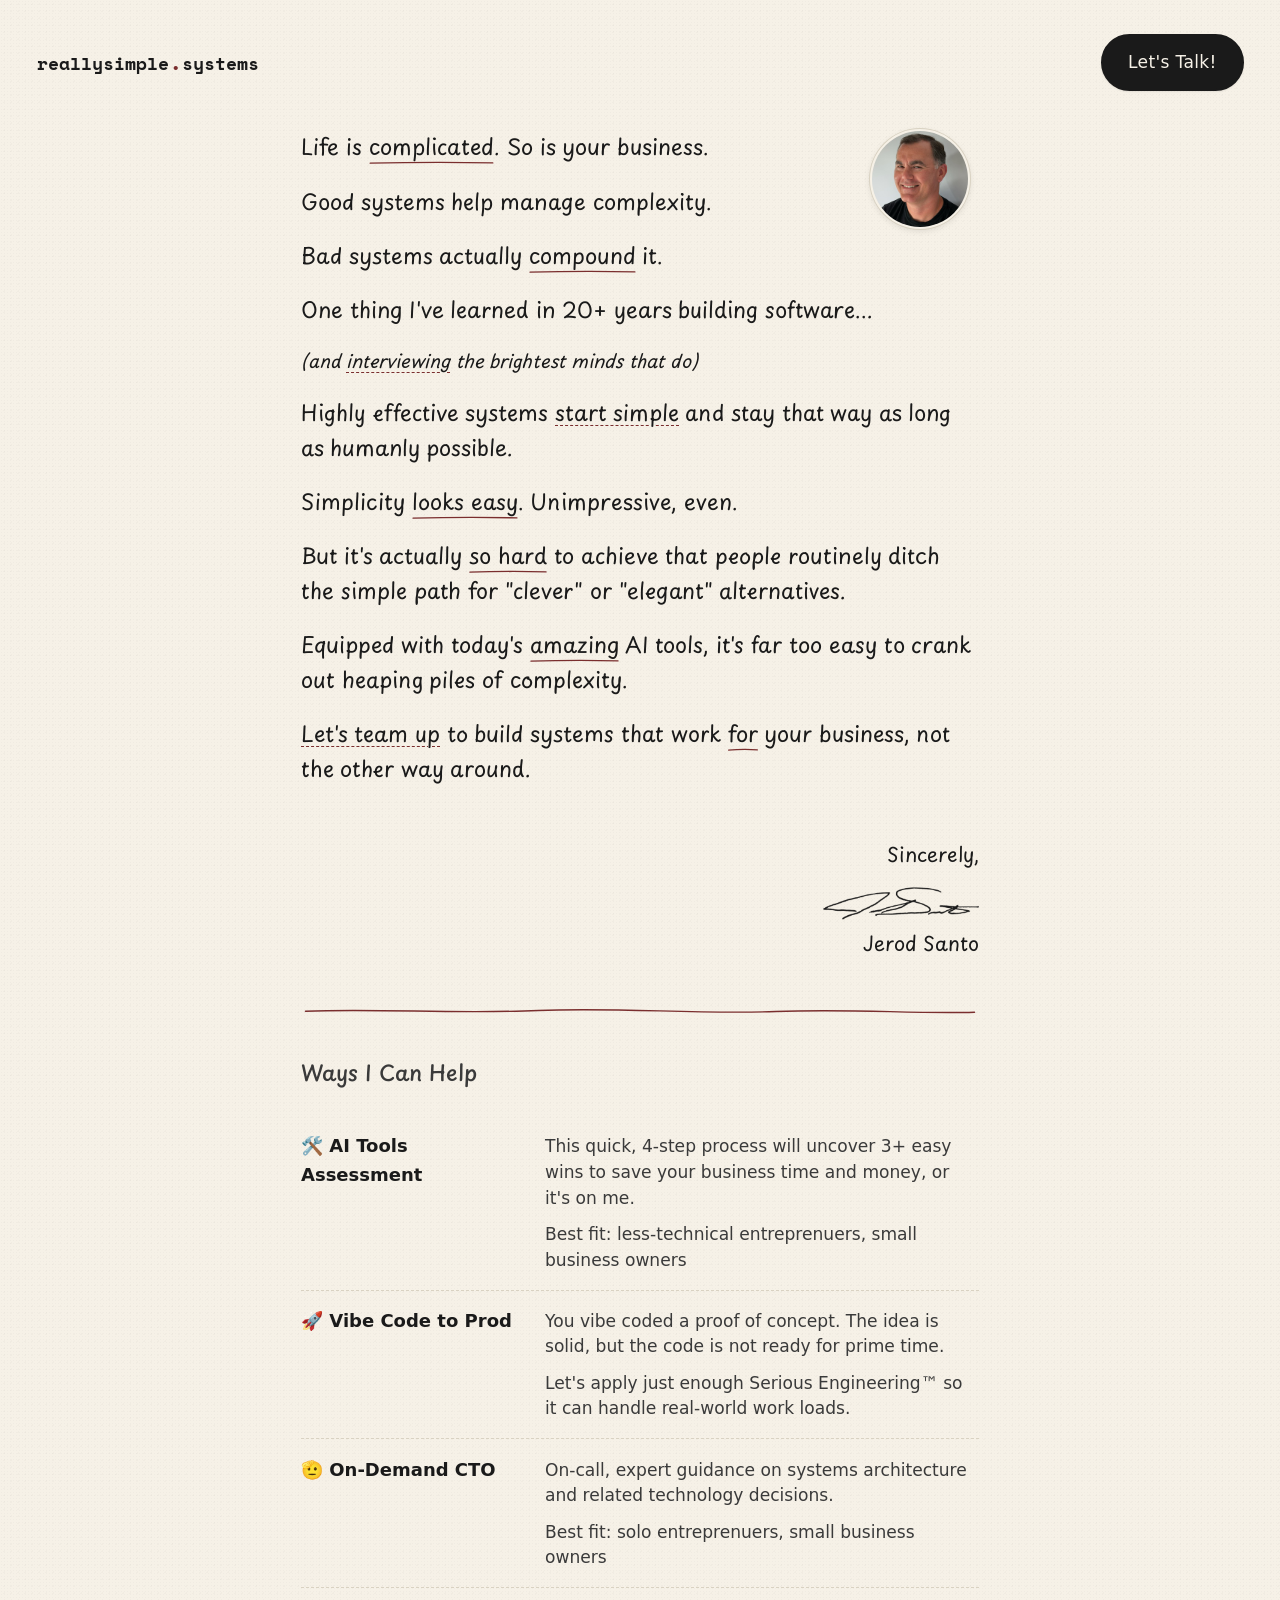
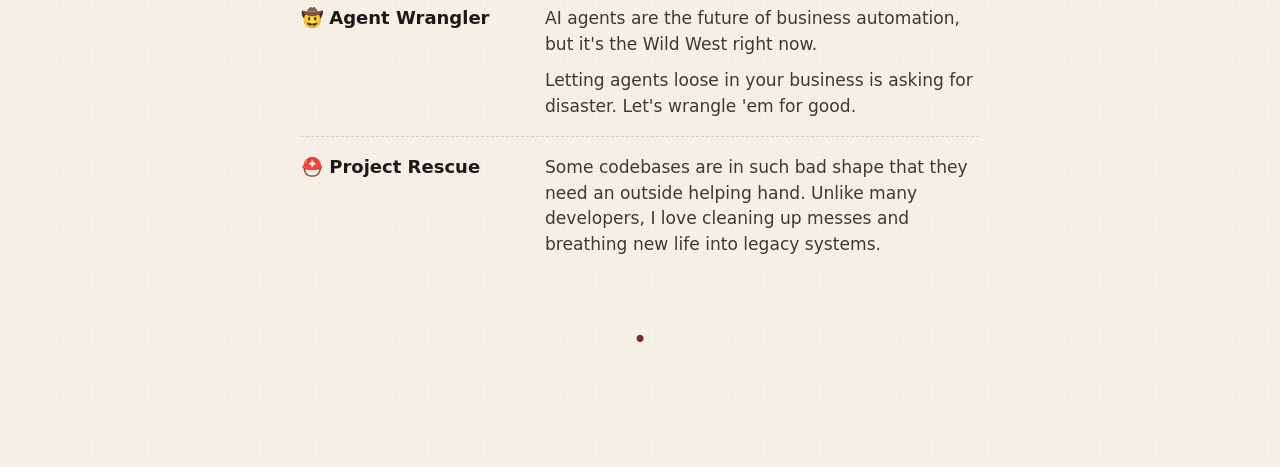
==== commit 5a7b6a75: "Fix spacing around underlines" ====
--- a/index.html
+++ b/index.html
@@ -50,11 +50,11 @@
         >
           <img class="jerod-photo" src="/assets/me.jpg" alt="Jerod" />
         </a>
-        <p>Life is <u>complicated</u>. So is your business.</p>
+        <p>Life is&nbsp;<u>complicated</u>. So is your business.</p>
 
         <p>Good systems help manage complexity.</p>
 
-        <p>Bad systems actually <u>compound</u> it.</p>
+        <p>Bad systems actually&nbsp;<u>compound</u> it.</p>
 
         <p>One thing I've learned in 20+ years building software...</p>
         <p class="aside">
@@ -77,16 +77,17 @@
           and stay that way as long as humanly possible.
         </p>
 
-        <p>Simplicity <u>looks easy</u>. Unimpressive, even.</p>
+        <p>Simplicity&nbsp;<u>looks easy</u>. Unimpressive, even.</p>
 
         <p>
-          But it's actually <u>so hard</u> to achieve that people routinely
-          ditch the simple path for "clever" or "elegant" alternatives.
+          But it's actually&nbsp;<u>so hard</u> to achieve that people
+          routinely ditch the simple path for "clever" or "elegant"
+          alternatives.
         </p>
 
         <p>
-          Equipped with today's <u>amazing</u> AI tools, it's far too easy to
-          crank out heaping piles of complexity.
+          Equipped with today's&nbsp;<u>amazing</u> AI tools, it's far too
+          easy to crank out heaping piles of complexity.
         </p>
 
         <p>
@@ -94,8 +95,8 @@
             href="mailto:hello@reallysimple.systems?subject=Let%27s%20Team%20Up"
             >Let's team up</a
           >
-          to build systems that work <u>for</u> your business, not the other way
-          around.
+          to build systems that work&nbsp;<u>for</u> your business, not the
+          other way around.
         </p>
       </section>
 
--- a/assets/styles.css
+++ b/assets/styles.css
@@ -82,18 +82,25 @@
 
 u {
   text-decoration: none;
-  padding-bottom: 3px;
-  background-image: url("data:image/svg+xml;utf8,%3Csvg xmlns='http://www.w3.org/2000/svg' viewBox='0 0 240 8' preserveAspectRatio='none'%3E%3Cpath d='M0 4.4 Q 30 3.4 60 4.6 T 120 3.9 T 180 4.5 T 240 4.4' stroke='%237a2e2e' stroke-width='1.4' stroke-linecap='round' stroke-linejoin='round' fill='none'/%3E%3C/svg%3E");
-  background-repeat: repeat-x;
-  background-position: 0 100%;
-  background-size: 240px 7px;
-  -webkit-box-decoration-break: clone;
-  box-decoration-break: clone;
+  position: relative;
+}
+
+u::after {
+  content: "";
+  position: absolute;
+  left: 0;
+  right: 0;
+  bottom: -3px;
+  height: 6px;
+  background-image: url("data:image/svg+xml;utf8,%3Csvg xmlns='http://www.w3.org/2000/svg' viewBox='0 0 240 8' preserveAspectRatio='none'%3E%3Cpath d='M2 5.6 Q 120 3.8 238 5.2' stroke='%237a2e2e' stroke-width='1.8' stroke-linecap='round' fill='none'/%3E%3C/svg%3E");
+  background-repeat: no-repeat;
+  background-size: 100% 100%;
+  pointer-events: none;
 }
 
 @media (prefers-color-scheme: dark) {
-  u {
-    background-image: url("data:image/svg+xml;utf8,%3Csvg xmlns='http://www.w3.org/2000/svg' viewBox='0 0 240 8' preserveAspectRatio='none'%3E%3Cpath d='M0 4.4 Q 30 3.4 60 4.6 T 120 3.9 T 180 4.5 T 240 4.4' stroke='%23e08a7a' stroke-width='1.4' stroke-linecap='round' stroke-linejoin='round' fill='none'/%3E%3C/svg%3E");
+  u::after {
+    background-image: url("data:image/svg+xml;utf8,%3Csvg xmlns='http://www.w3.org/2000/svg' viewBox='0 0 240 8' preserveAspectRatio='none'%3E%3Cpath d='M2 5.6 Q 120 3.8 238 5.2' stroke='%23e08a7a' stroke-width='1.8' stroke-linecap='round' fill='none'/%3E%3C/svg%3E");
   }
 }
 
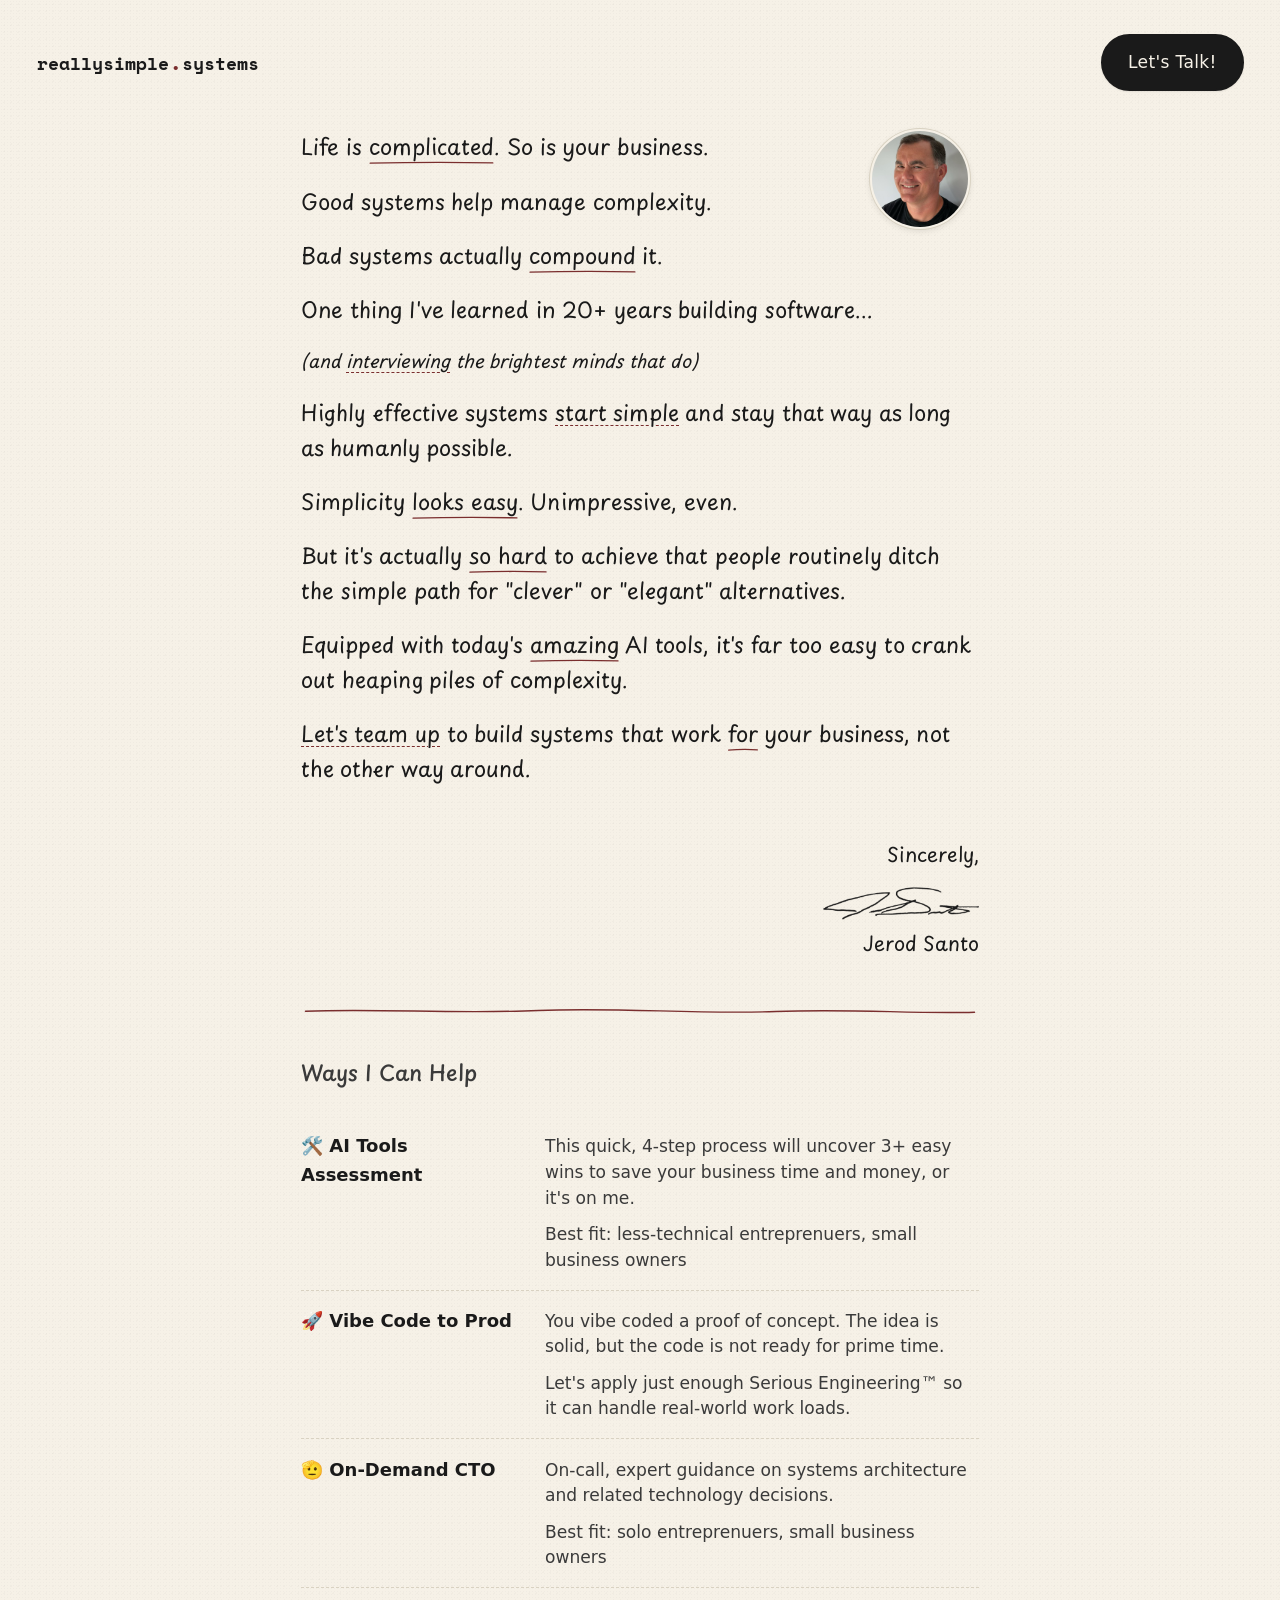
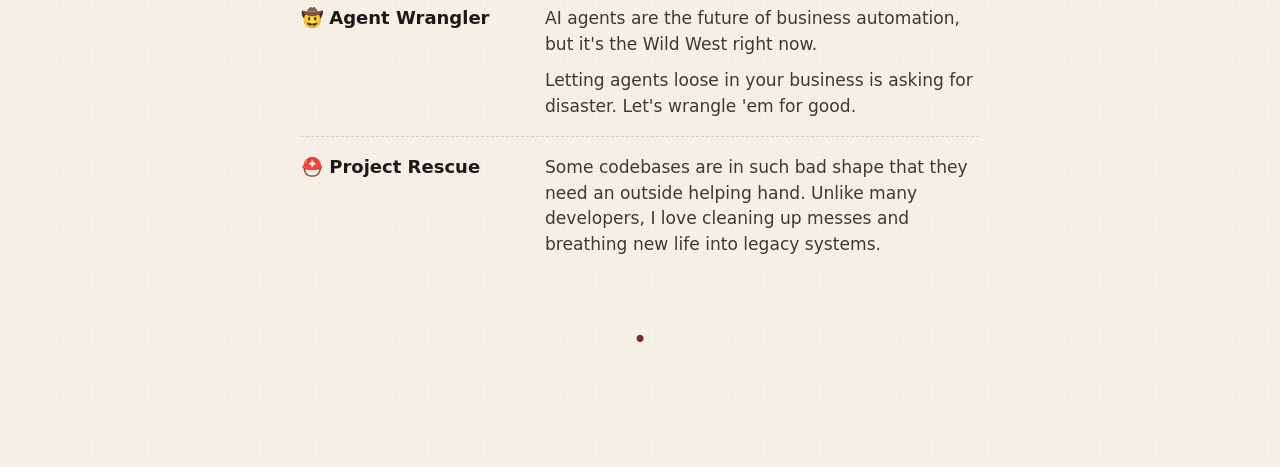
==== commit 89e454a5: "/aita -> /assessment" ====
--- a/index.html
+++ b/index.html
@@ -80,14 +80,13 @@
         <p>Simplicity&nbsp;<u>looks easy</u>. Unimpressive, even.</p>
 
         <p>
-          But it's actually&nbsp;<u>so hard</u> to achieve that people
-          routinely ditch the simple path for "clever" or "elegant"
-          alternatives.
+          But it's actually&nbsp;<u>so hard</u> to achieve that people routinely
+          ditch the simple path for "clever" or "elegant" alternatives.
         </p>
 
         <p>
-          Equipped with today's&nbsp;<u>amazing</u> AI tools, it's far too
-          easy to crank out heaping piles of complexity.
+          Equipped with today's&nbsp;<u>amazing</u> AI tools, it's far too easy
+          to crank out heaping piles of complexity.
         </p>
 
         <p>
@@ -116,7 +115,7 @@
         <h2>Ways I Can Help</h2>
         <ul>
           <li>
-            <a href="/aita">
+            <a href="/assessment">
               <span class="service-name">🛠️ AI Tools Assessment</span>
               <div class="service-desc">
                 <p>
--- a/assets/styles.css
+++ b/assets/styles.css
@@ -511,6 +511,7 @@
 .cta-block {
   text-align: center;
   margin: 2.5rem 0 1.5rem;
+  text-wrap: pretty;
 }
 
 .cta-button {
